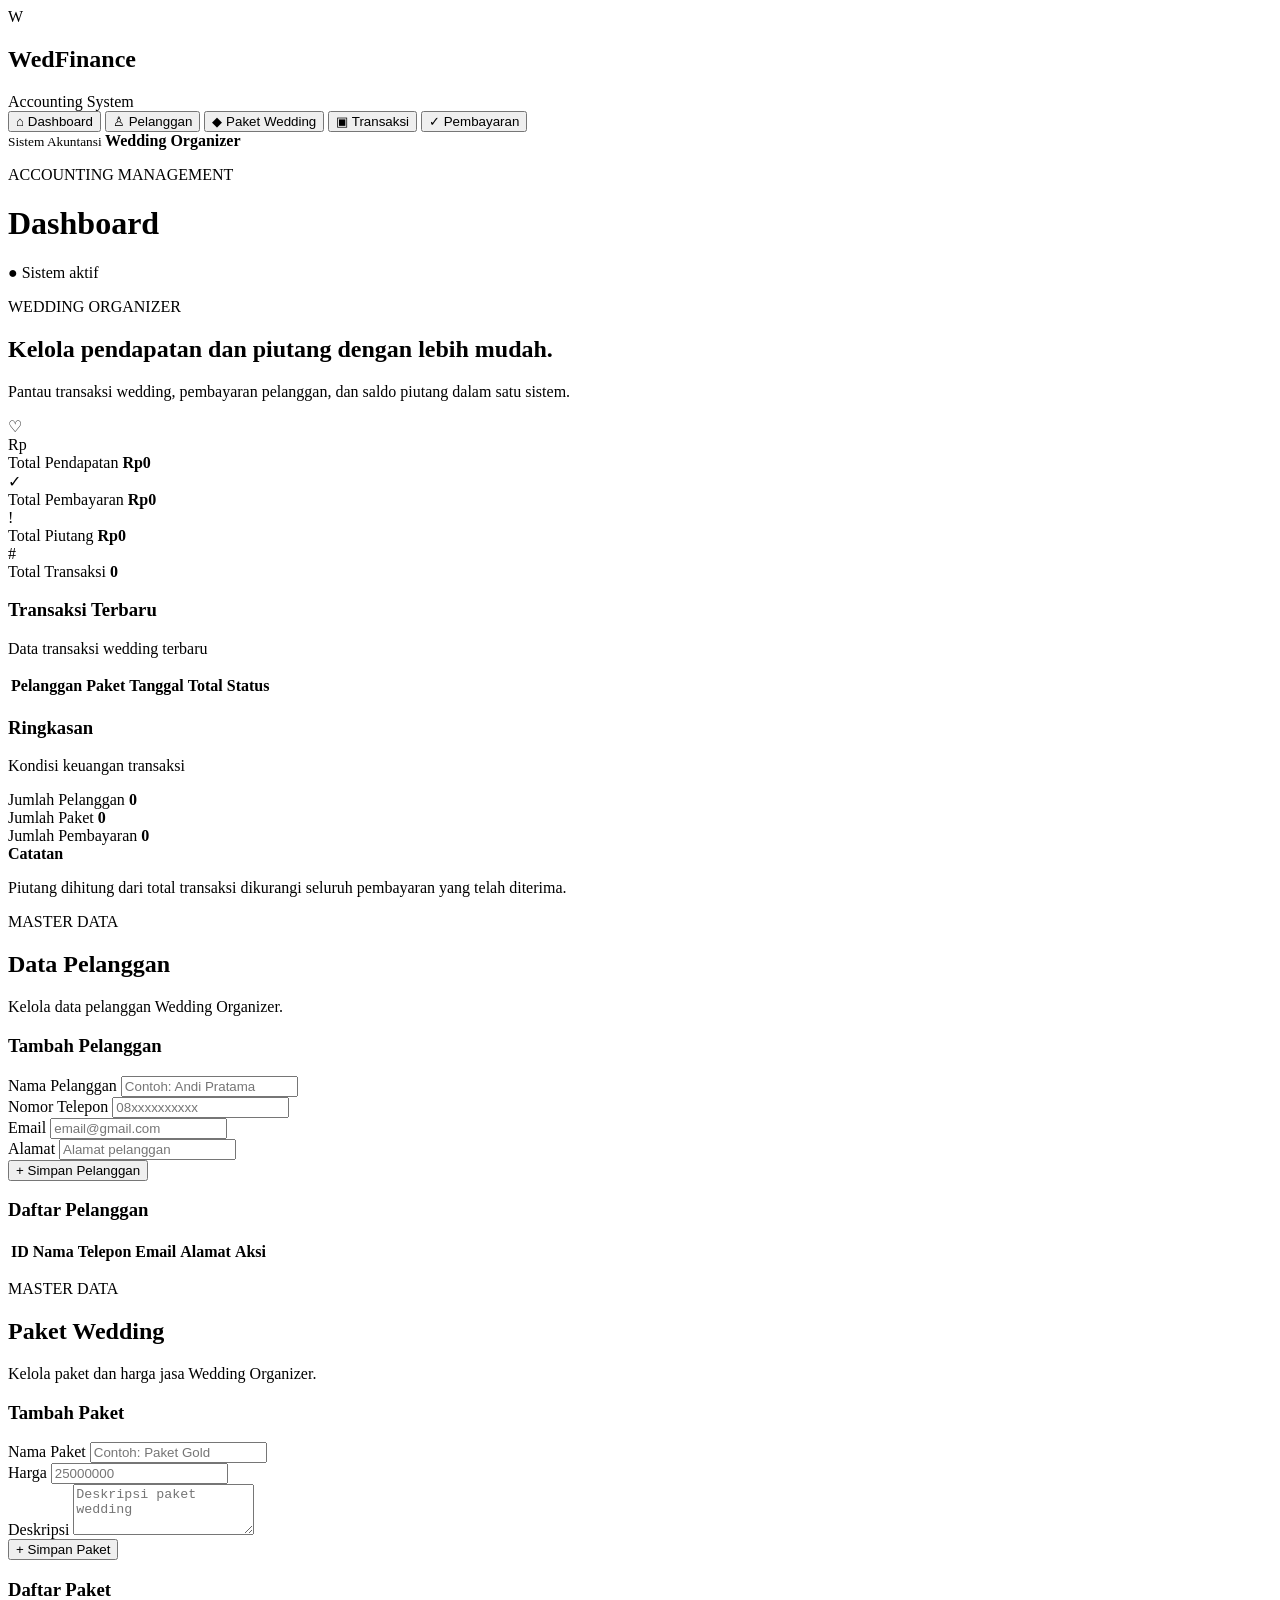
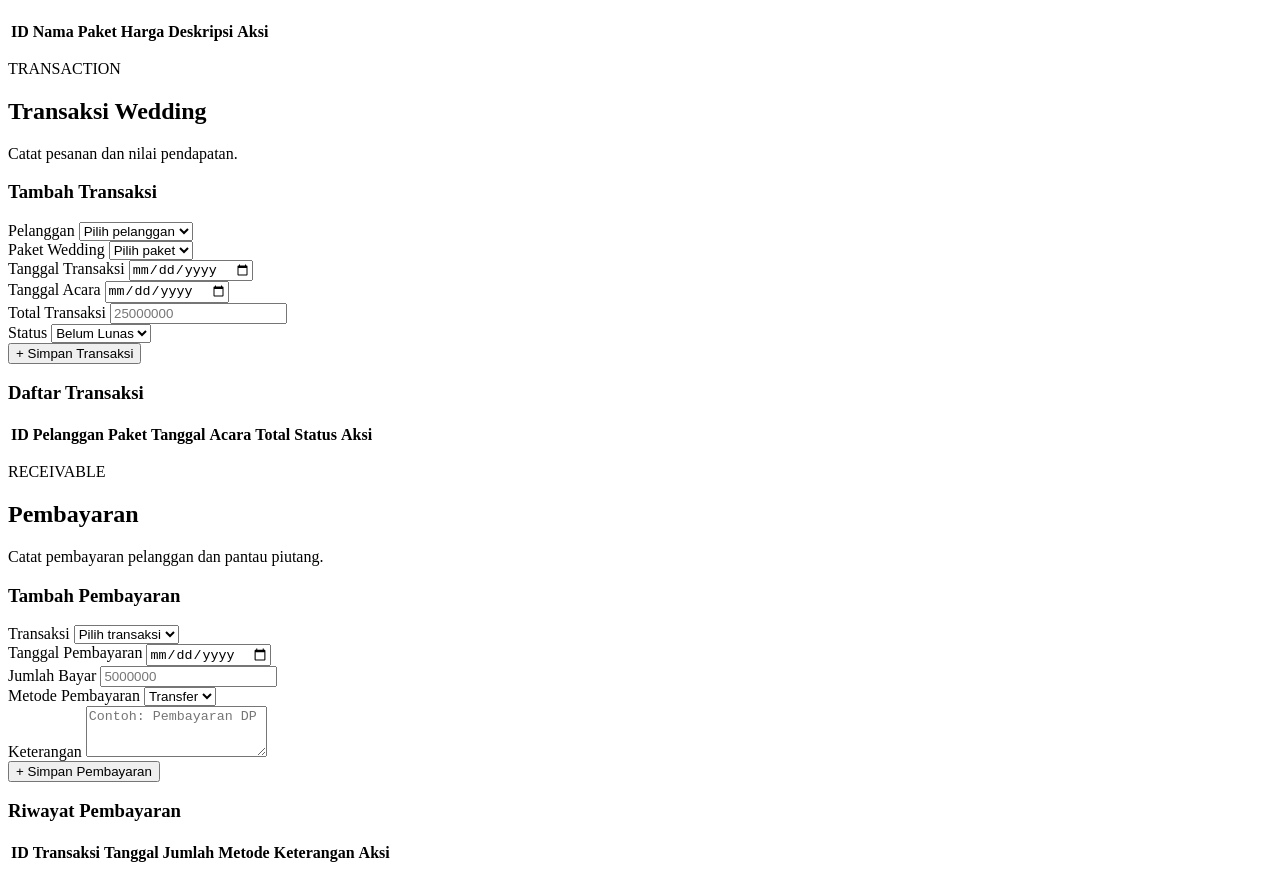
==== index.html @ 83db2b76 "Create index.html" ====
<!DOCTYPE html>
<html lang="id">

<head>

    <meta charset="UTF-8">

    <meta
        name="viewport"
        content="width=device-width, initial-scale=1.0"
    >

    <title>Sistem Akuntansi Wedding Organizer</title>

    <link
        rel="stylesheet"
        href="../CSS/style.css"
    >

</head>

<body>

    <div class="app">

        <!-- SIDEBAR -->

        <aside class="sidebar">

            <div class="brand">

                <div class="brand-icon">
                    W
                </div>

                <div>
                    <h2>WedFinance</h2>
                    <span>Accounting System</span>
                </div>

            </div>


            <nav>

                <button
                    class="nav-item active"
                    onclick="showSection('dashboard', this)"
                >
                    <span>⌂</span>
                    Dashboard
                </button>

                <button
                    class="nav-item"
                    onclick="showSection('pelanggan', this)"
                >
                    <span>♙</span>
                    Pelanggan
                </button>

                <button
                    class="nav-item"
                    onclick="showSection('paket', this)"
                >
                    <span>◆</span>
                    Paket Wedding
                </button>

                <button
                    class="nav-item"
                    onclick="showSection('transaksi', this)"
                >
                    <span>▣</span>
                    Transaksi
                </button>

                <button
                    class="nav-item"
                    onclick="showSection('pembayaran', this)"
                >
                    <span>✓</span>
                    Pembayaran
                </button>

            </nav>


            <div class="sidebar-footer">

                <small>
                    Sistem Akuntansi
                </small>

                <strong>
                    Wedding Organizer
                </strong>

            </div>

        </aside>


        <!-- MAIN -->

        <main class="main">

            <header class="topbar">

                <div>

                    <p class="eyebrow">
                        ACCOUNTING MANAGEMENT
                    </p>

                    <h1 id="pageTitle">
                        Dashboard
                    </h1>

                </div>

                <div class="top-date">

                    <span>●</span>
                    Sistem aktif

                </div>

            </header>


            <!-- DASHBOARD -->

            <section
                id="dashboard"
                class="section active-section"
            >

                <div class="welcome">

                    <div>

                        <p class="eyebrow">
                            WEDDING ORGANIZER
                        </p>

                        <h2>
                            Kelola pendapatan dan piutang
                            dengan lebih mudah.
                        </h2>

                        <p>
                            Pantau transaksi wedding,
                            pembayaran pelanggan,
                            dan saldo piutang dalam satu sistem.
                        </p>

                    </div>

                    <div class="welcome-icon">
                        ♡
                    </div>

                </div>


                <div class="stat-grid">

                    <div class="stat-card">

                        <div class="stat-icon revenue">
                            Rp
                        </div>

                        <div>

                            <span>Total Pendapatan</span>

                            <strong id="totalPendapatan">
                                Rp0
                            </strong>

                        </div>

                    </div>


                    <div class="stat-card">

                        <div class="stat-icon payment">
                            ✓
                        </div>

                        <div>

                            <span>Total Pembayaran</span>

                            <strong id="totalPembayaran">
                                Rp0
                            </strong>

                        </div>

                    </div>


                    <div class="stat-card">

                        <div class="stat-icon receivable">
                            !
                        </div>

                        <div>

                            <span>Total Piutang</span>

                            <strong id="totalPiutang">
                                Rp0
                            </strong>

                        </div>

                    </div>


                    <div class="stat-card">

                        <div class="stat-icon transaction">
                            #
                        </div>

                        <div>

                            <span>Total Transaksi</span>

                            <strong id="totalTransaksi">
                                0
                            </strong>

                        </div>

                    </div>

                </div>


                <div class="dashboard-grid">

                    <div class="panel">

                        <div class="panel-header">

                            <div>

                                <h3>
                                    Transaksi Terbaru
                                </h3>

                                <p>
                                    Data transaksi wedding terbaru
                                </p>

                            </div>

                        </div>

                        <div class="table-wrapper">

                            <table>

                                <thead>

                                    <tr>

                                        <th>
                                            Pelanggan
                                        </th>

                                        <th>
                                            Paket
                                        </th>

                                        <th>
                                            Tanggal
                                        </th>

                                        <th>
                                            Total
                                        </th>

                                        <th>
                                            Status
                                        </th>

                                    </tr>

                                </thead>

                                <tbody id="dashboardTable">

                                </tbody>

                            </table>

                        </div>

                    </div>


                    <div class="panel summary-panel">

                        <div class="panel-header">

                            <div>

                                <h3>
                                    Ringkasan
                                </h3>

                                <p>
                                    Kondisi keuangan transaksi
                                </p>

                            </div>

                        </div>

                        <div class="summary-item">

                            <span>
                                Jumlah Pelanggan
                            </span>

                            <strong id="jumlahPelanggan">
                                0
                            </strong>

                        </div>

                        <div class="summary-item">

                            <span>
                                Jumlah Paket
                            </span>

                            <strong id="jumlahPaket">
                                0
                            </strong>

                        </div>

                        <div class="summary-item">

                            <span>
                                Jumlah Pembayaran
                            </span>

                            <strong id="jumlahPembayaran">
                                0
                            </strong>

                        </div>

                        <div class="summary-note">

                            <strong>
                                Catatan
                            </strong>

                            <p>
                                Piutang dihitung dari total transaksi
                                dikurangi seluruh pembayaran
                                yang telah diterima.
                            </p>

                        </div>

                    </div>

                </div>

            </section>


            <!-- PELANGGAN -->

            <section
                id="pelanggan"
                class="section"
            >

                <div class="section-heading">

                    <div>

                        <p class="eyebrow">
                            MASTER DATA
                        </p>

                        <h2>
                            Data Pelanggan
                        </h2>

                        <p>
                            Kelola data pelanggan Wedding Organizer.
                        </p>

                    </div>

                </div>


                <div class="panel form-panel">

                    <h3>
                        Tambah Pelanggan
                    </h3>

                    <form id="formPelanggan">

                        <div class="form-grid">

                            <div class="form-group">

                                <label>
                                    Nama Pelanggan
                                </label>

                                <input
                                    type="text"
                                    id="namaPelanggan"
                                    required
                                    placeholder="Contoh: Andi Pratama"
                                >

                            </div>

                            <div class="form-group">

                                <label>
                                    Nomor Telepon
                                </label>

                                <input
                                    type="text"
                                    id="teleponPelanggan"
                                    required
                                    placeholder="08xxxxxxxxxx"
                                >

                            </div>

                            <div class="form-group">

                                <label>
                                    Email
                                </label>

                                <input
                                    type="email"
                                    id="emailPelanggan"
                                    placeholder="email@gmail.com"
                                >

                            </div>

                            <div class="form-group">

                                <label>
                                    Alamat
                                </label>

                                <input
                                    type="text"
                                    id="alamatPelanggan"
                                    placeholder="Alamat pelanggan"
                                >

                            </div>

                        </div>

                        <button
                            type="submit"
                            class="btn-primary"
                        >
                            + Simpan Pelanggan
                        </button>

                    </form>

                </div>


                <div class="panel">

                    <div class="panel-header">

                        <div>

                            <h3>
                                Daftar Pelanggan
                            </h3>

                        </div>

                    </div>

                    <div class="table-wrapper">

                        <table>

                            <thead>

                                <tr>

                                    <th>ID</th>
                                    <th>Nama</th>
                                    <th>Telepon</th>
                                    <th>Email</th>
                                    <th>Alamat</th>
                                    <th>Aksi</th>

                                </tr>

                            </thead>

                            <tbody id="pelangganTable">

                            </tbody>

                        </table>

                    </div>

                </div>

            </section>


            <!-- PAKET -->

            <section
                id="paket"
                class="section"
            >

                <div class="section-heading">

                    <div>

                        <p class="eyebrow">
                            MASTER DATA
                        </p>

                        <h2>
                            Paket Wedding
                        </h2>

                        <p>
                            Kelola paket dan harga jasa Wedding Organizer.
                        </p>

                    </div>

                </div>


                <div class="panel form-panel">

                    <h3>
                        Tambah Paket
                    </h3>

                    <form id="formPaket">

                        <div class="form-grid">

                            <div class="form-group">

                                <label>
                                    Nama Paket
                                </label>

                                <input
                                    type="text"
                                    id="namaPaket"
                                    required
                                    placeholder="Contoh: Paket Gold"
                                >

                            </div>

                            <div class="form-group">

                                <label>
                                    Harga
                                </label>

                                <input
                                    type="number"
                                    id="hargaPaket"
                                    required
                                    min="0"
                                    placeholder="25000000"
                                >

                            </div>

                            <div
                                class="form-group full"
                            >

                                <label>
                                    Deskripsi
                                </label>

                                <textarea
                                    id="deskripsiPaket"
                                    rows="3"
                                    placeholder="Deskripsi paket wedding"
                                ></textarea>

                            </div>

                        </div>

                        <button
                            type="submit"
                            class="btn-primary"
                        >
                            + Simpan Paket
                        </button>

                    </form>

                </div>


                <div class="panel">

                    <div class="panel-header">

                        <div>

                            <h3>
                                Daftar Paket
                            </h3>

                        </div>

                    </div>

                    <div class="table-wrapper">

                        <table>

                            <thead>

                                <tr>

                                    <th>ID</th>
                                    <th>Nama Paket</th>
                                    <th>Harga</th>
                                    <th>Deskripsi</th>
                                    <th>Aksi</th>

                                </tr>

                            </thead>

                            <tbody id="paketTable">

                            </tbody>

                        </table>

                    </div>

                </div>

            </section>


            <!-- TRANSAKSI -->

            <section
                id="transaksi"
                class="section"
            >

                <div class="section-heading">

                    <div>

                        <p class="eyebrow">
                            TRANSACTION
                        </p>

                        <h2>
                            Transaksi Wedding
                        </h2>

                        <p>
                            Catat pesanan dan nilai pendapatan.
                        </p>

                    </div>

                </div>


                <div class="panel form-panel">

                    <h3>
                        Tambah Transaksi
                    </h3>

                    <form id="formTransaksi">

                        <div class="form-grid">

                            <div class="form-group">

                                <label>
                                    Pelanggan
                                </label>

                                <select
                                    id="transaksiPelanggan"
                                    required
                                >
                                    <option value="">
                                        Pilih pelanggan
                                    </option>
                                </select>

                            </div>


                            <div class="form-group">

                                <label>
                                    Paket Wedding
                                </label>

                                <select
                                    id="transaksiPaket"
                                    required
                                >
                                    <option value="">
                                        Pilih paket
                                    </option>
                                </select>

                            </div>


                            <div class="form-group">

                                <label>
                                    Tanggal Transaksi
                                </label>

                                <input
                                    type="date"
                                    id="tanggalTransaksi"
                                    required
                                >

                            </div>


                            <div class="form-group">

                                <label>
                                    Tanggal Acara
                                </label>

                                <input
                                    type="date"
                                    id="tanggalAcara"
                                    required
                                >

                            </div>


                            <div class="form-group">

                                <label>
                                    Total Transaksi
                                </label>

                                <input
                                    type="number"
                                    id="totalTransaksiInput"
                                    required
                                    min="0"
                                    placeholder="25000000"
                                >

                            </div>


                            <div class="form-group">

                                <label>
                                    Status
                                </label>

                                <select id="statusTransaksi">

                                    <option value="Belum Lunas">
                                        Belum Lunas
                                    </option>

                                    <option value="DP">
                                        DP
                                    </option>

                                    <option value="Lunas">
                                        Lunas
                                    </option>

                                </select>

                            </div>

                        </div>

                        <button
                            type="submit"
                            class="btn-primary"
                        >
                            + Simpan Transaksi
                        </button>

                    </form>

                </div>


                <div class="panel">

                    <div class="panel-header">

                        <div>

                            <h3>
                                Daftar Transaksi
                            </h3>

                        </div>

                    </div>

                    <div class="table-wrapper">

                        <table>

                            <thead>

                                <tr>

                                    <th>ID</th>
                                    <th>Pelanggan</th>
                                    <th>Paket</th>
                                    <th>Tanggal</th>
                                    <th>Acara</th>
                                    <th>Total</th>
                                    <th>Status</th>
                                    <th>Aksi</th>

                                </tr>

                            </thead>

                            <tbody id="transaksiTable">

                            </tbody>

                        </table>

                    </div>

                </div>

            </section>


            <!-- PEMBAYARAN -->

            <section
                id="pembayaran"
                class="section"
            >

                <div class="section-heading">

                    <div>

                        <p class="eyebrow">
                            RECEIVABLE
                        </p>

                        <h2>
                            Pembayaran
                        </h2>

                        <p>
                            Catat pembayaran pelanggan dan pantau piutang.
                        </p>

                    </div>

                </div>


                <div class="panel form-panel">

                    <h3>
                        Tambah Pembayaran
                    </h3>

                    <form id="formPembayaran">

                        <div class="form-grid">

                            <div class="form-group">

                                <label>
                                    Transaksi
                                </label>

                                <select
                                    id="pembayaranTransaksi"
                                    required
                                >

                                    <option value="">
                                        Pilih transaksi
                                    </option>

                                </select>

                            </div>


                            <div class="form-group">

                                <label>
                                    Tanggal Pembayaran
                                </label>

                                <input
                                    type="date"
                                    id="tanggalPembayaran"
                                    required
                                >

                            </div>


                            <div class="form-group">

                                <label>
                                    Jumlah Bayar
                                </label>

                                <input
                                    type="number"
                                    id="jumlahBayar"
                                    required
                                    min="1"
                                    placeholder="5000000"
                                >

                            </div>


                            <div class="form-group">

                                <label>
                                    Metode Pembayaran
                                </label>

                                <select id="metodePembayaran">

                                    <option value="Transfer">
                                        Transfer
                                    </option>

                                    <option value="Cash">
                                        Cash
                                    </option>

                                    <option value="QRIS">
                                        QRIS
                                    </option>

                                </select>

                            </div>


                            <div
                                class="form-group full"
                            >

                                <label>
                                    Keterangan
                                </label>

                                <textarea
                                    id="keteranganPembayaran"
                                    rows="3"
                                    placeholder="Contoh: Pembayaran DP"
                                ></textarea>

                            </div>

                        </div>

                        <button
                            type="submit"
                            class="btn-primary"
                        >
                            + Simpan Pembayaran
                        </button>

                    </form>

                </div>


                <div class="panel">

                    <div class="panel-header">

                        <div>

                            <h3>
                                Riwayat Pembayaran
                            </h3>

                        </div>

                    </div>

                    <div class="table-wrapper">

                        <table>

                            <thead>

                                <tr>

                                    <th>ID</th>
                                    <th>Transaksi</th>
                                    <th>Tanggal</th>
                                    <th>Jumlah</th>
                                    <th>Metode</th>
                                    <th>Keterangan</th>
                                    <th>Aksi</th>

                                </tr>

                            </thead>

                            <tbody id="pembayaranTable">

                            </tbody>

                        </table>

                    </div>

                </div>

            </section>

        </main>

    </div>


    <div
        id="toast"
        class="toast"
    >
    </div>


    <script src="../JS/script.js"></script>

</body>

</html>
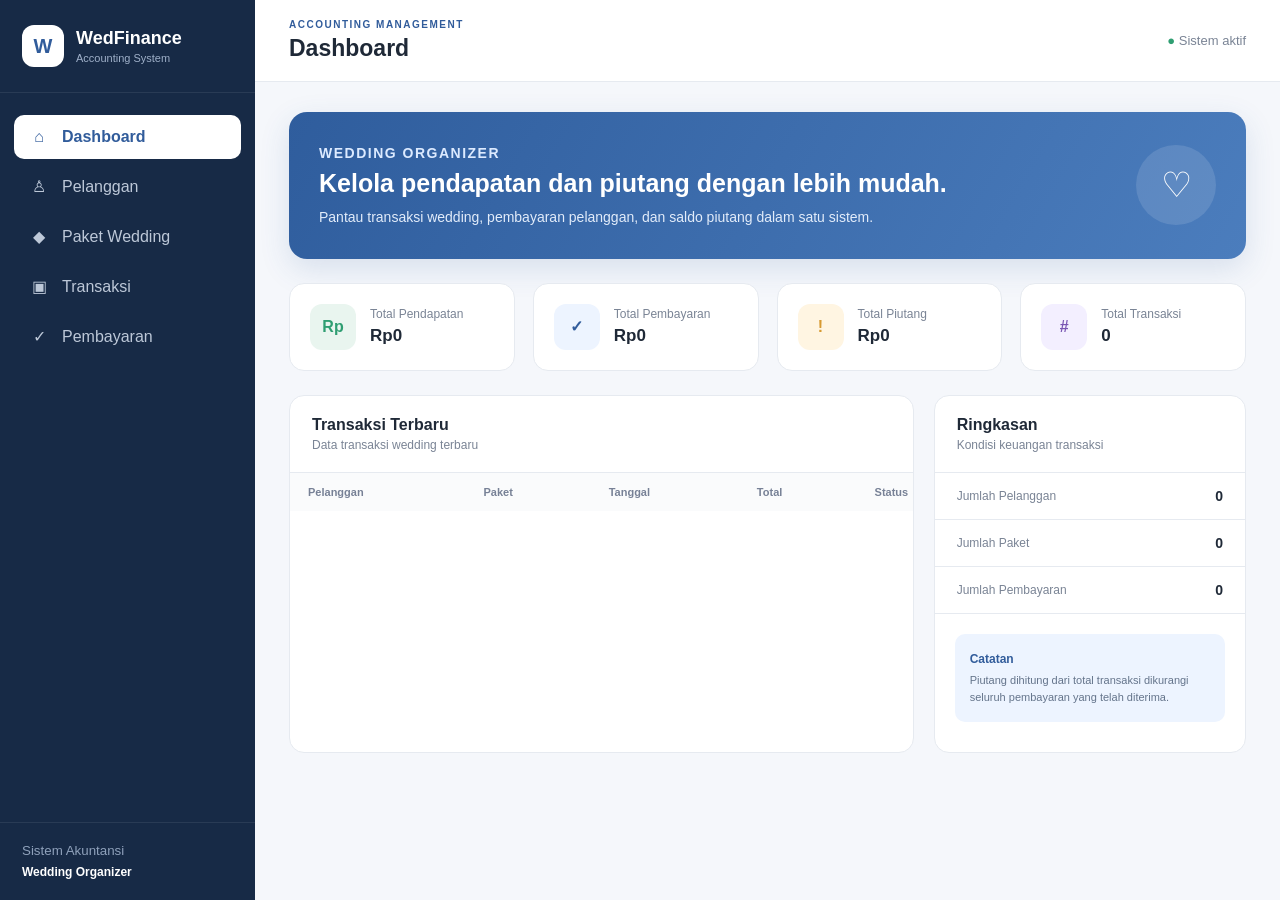
==== commit 0903f0ab: "Update index.html" ====
--- a/index.html
+++ b/index.html
@@ -14,7 +14,7 @@
 
     <link
         rel="stylesheet"
-        href="../CSS/style.css"
+        href="Front-End/CSS/style.css"
     >
 
 </head>
--- a/Front-End/CSS/style.css
+++ b/Front-End/CSS/style.css
@@ -0,0 +1,879 @@
+* {
+    margin: 0;
+    padding: 0;
+    box-sizing: border-box;
+}
+
+:root {
+    --primary: #315c9b;
+    --primary-dark: #244777;
+    --primary-light: #edf4ff;
+
+    --bg: #f5f7fb;
+    --white: #ffffff;
+
+    --text: #1f2937;
+    --muted: #7a8495;
+
+    --border: #e6eaf0;
+
+    --success: #2f9e72;
+    --warning: #d79a32;
+    --danger: #d45c67;
+
+    --sidebar: #172a46;
+}
+
+body {
+    font-family:
+        "Segoe UI",
+        Arial,
+        sans-serif;
+
+    background: var(--bg);
+    color: var(--text);
+}
+
+button,
+input,
+select,
+textarea {
+    font: inherit;
+}
+
+button {
+    cursor: pointer;
+}
+
+.app {
+    display: flex;
+    min-height: 100vh;
+}
+
+
+/* =====================================================
+   SIDEBAR
+===================================================== */
+
+.sidebar {
+    width: 255px;
+    background: var(--sidebar);
+    color: white;
+
+    display: flex;
+    flex-direction: column;
+
+    position: fixed;
+    left: 0;
+    top: 0;
+    bottom: 0;
+}
+
+.brand {
+    display: flex;
+    align-items: center;
+
+    gap: 12px;
+
+    padding: 25px 22px;
+
+    border-bottom:
+        1px solid
+        rgba(255, 255, 255, 0.08);
+}
+
+.brand-icon {
+    width: 42px;
+    height: 42px;
+
+    display: flex;
+    align-items: center;
+    justify-content: center;
+
+    border-radius: 12px;
+
+    background: #ffffff;
+    color: var(--primary);
+
+    font-weight: 800;
+    font-size: 20px;
+}
+
+.brand h2 {
+    font-size: 18px;
+}
+
+.brand span {
+    display: block;
+
+    margin-top: 3px;
+
+    color: #9fb0c9;
+
+    font-size: 11px;
+}
+
+.sidebar nav {
+    padding: 22px 14px;
+}
+
+.nav-item {
+    width: 100%;
+
+    display: flex;
+    align-items: center;
+
+    gap: 13px;
+
+    border: none;
+    background: transparent;
+
+    color: #bdc8d8;
+
+    padding: 13px 15px;
+
+    border-radius: 10px;
+
+    margin-bottom: 5px;
+
+    text-align: left;
+
+    transition: 0.2s;
+}
+
+.nav-item span {
+    width: 20px;
+    text-align: center;
+}
+
+.nav-item:hover {
+    background:
+        rgba(255, 255, 255, 0.08);
+
+    color: white;
+}
+
+.nav-item.active {
+    background: white;
+    color: var(--primary);
+
+    font-weight: 700;
+}
+
+.sidebar-footer {
+    margin-top: auto;
+
+    padding: 20px 22px;
+
+    border-top:
+        1px solid
+        rgba(255, 255, 255, 0.08);
+}
+
+.sidebar-footer small {
+    display: block;
+
+    color: #8fa1bb;
+
+    margin-bottom: 4px;
+}
+
+.sidebar-footer strong {
+    font-size: 12px;
+}
+
+
+/* =====================================================
+   MAIN
+===================================================== */
+
+.main {
+    margin-left: 255px;
+
+    width: calc(100% - 255px);
+
+    min-height: 100vh;
+}
+
+.topbar {
+    height: 82px;
+
+    background: white;
+
+    border-bottom:
+        1px solid
+        var(--border);
+
+    display: flex;
+    align-items: center;
+    justify-content: space-between;
+
+    padding: 0 34px;
+}
+
+.eyebrow {
+    font-size: 10px;
+
+    letter-spacing: 1.5px;
+
+    color: var(--primary);
+
+    font-weight: 800;
+
+    margin-bottom: 5px;
+}
+
+.topbar h1 {
+    font-size: 23px;
+}
+
+.top-date {
+    color: var(--muted);
+
+    font-size: 13px;
+}
+
+.top-date span {
+    color: var(--success);
+}
+
+
+/* =====================================================
+   SECTION
+===================================================== */
+
+.section {
+    display: none;
+
+    padding: 30px 34px;
+}
+
+.active-section {
+    display: block;
+}
+
+
+/* =====================================================
+   WELCOME
+===================================================== */
+
+.welcome {
+    background:
+        linear-gradient(
+            120deg,
+            #2f5d9d,
+            #4b7dbd
+        );
+
+    border-radius: 18px;
+
+    padding: 30px;
+
+    color: white;
+
+    display: flex;
+    align-items: center;
+    justify-content: space-between;
+
+    margin-bottom: 24px;
+
+    box-shadow:
+        0 10px 30px
+        rgba(49, 92, 155, 0.15);
+}
+
+.welcome .eyebrow {
+    color: #dceaff;
+}
+
+.welcome h2 {
+    font-size: 25px;
+
+    max-width: 650px;
+
+    margin-bottom: 8px;
+}
+
+.welcome p {
+    color: #e2ecfa;
+
+    font-size: 14px;
+
+    max-width: 650px;
+
+    line-height: 1.6;
+}
+
+.welcome-icon {
+    width: 80px;
+    height: 80px;
+
+    display: flex;
+    align-items: center;
+    justify-content: center;
+
+    border-radius: 50%;
+
+    background:
+        rgba(255,255,255,0.12);
+
+    font-size: 35px;
+}
+
+
+/* =====================================================
+   STAT CARD
+===================================================== */
+
+.stat-grid {
+    display: grid;
+
+    grid-template-columns:
+        repeat(4, 1fr);
+
+    gap: 18px;
+
+    margin-bottom: 24px;
+}
+
+.stat-card {
+    background: white;
+
+    border: 1px solid var(--border);
+
+    border-radius: 15px;
+
+    padding: 20px;
+
+    display: flex;
+    align-items: center;
+
+    gap: 14px;
+}
+
+.stat-icon {
+    width: 46px;
+    height: 46px;
+
+    display: flex;
+    align-items: center;
+    justify-content: center;
+
+    border-radius: 12px;
+
+    font-weight: 800;
+}
+
+.revenue {
+    background: #e9f5ef;
+    color: var(--success);
+}
+
+.payment {
+    background: #edf4ff;
+    color: var(--primary);
+}
+
+.receivable {
+    background: #fff5e2;
+    color: var(--warning);
+}
+
+.transaction {
+    background: #f3efff;
+    color: #7956b3;
+}
+
+.stat-card span {
+    display: block;
+
+    color: var(--muted);
+
+    font-size: 12px;
+
+    margin-bottom: 5px;
+}
+
+.stat-card strong {
+    font-size: 17px;
+}
+
+
+/* =====================================================
+   DASHBOARD GRID
+===================================================== */
+
+.dashboard-grid {
+    display: grid;
+
+    grid-template-columns:
+        2fr 1fr;
+
+    gap: 20px;
+}
+
+.panel {
+    background: white;
+
+    border: 1px solid var(--border);
+
+    border-radius: 15px;
+
+    margin-bottom: 20px;
+
+    overflow: hidden;
+}
+
+.panel-header {
+    padding: 20px 22px;
+
+    display: flex;
+    align-items: center;
+    justify-content: space-between;
+
+    border-bottom:
+        1px solid
+        var(--border);
+}
+
+.panel-header h3 {
+    font-size: 16px;
+}
+
+.panel-header p {
+    color: var(--muted);
+
+    font-size: 12px;
+
+    margin-top: 4px;
+}
+
+
+/* =====================================================
+   TABLE
+===================================================== */
+
+.table-wrapper {
+    width: 100%;
+
+    overflow-x: auto;
+}
+
+table {
+    width: 100%;
+
+    border-collapse: collapse;
+
+    min-width: 700px;
+}
+
+th {
+    background: #fafbfc;
+
+    color: #778196;
+
+    font-size: 11px;
+
+    text-align: left;
+
+    padding: 13px 18px;
+
+    white-space: nowrap;
+}
+
+td {
+    padding: 14px 18px;
+
+    border-top:
+        1px solid
+        #edf0f4;
+
+    font-size: 12px;
+
+    vertical-align: middle;
+}
+
+tbody tr:hover {
+    background: #fbfcfe;
+}
+
+
+/* =====================================================
+   BADGE
+===================================================== */
+
+.badge {
+    display: inline-flex;
+
+    padding: 5px 9px;
+
+    border-radius: 20px;
+
+    font-size: 10px;
+
+    font-weight: 700;
+}
+
+.badge-lunas {
+    background: #e8f5ef;
+    color: #2f8b65;
+}
+
+.badge-dp {
+    background: #fff3dd;
+    color: #b77c1d;
+}
+
+.badge-belum {
+    background: #ffecef;
+    color: #c55361;
+}
+
+
+/* =====================================================
+   FORM
+===================================================== */
+
+.form-panel {
+    padding: 22px;
+}
+
+.form-panel h3 {
+    margin-bottom: 20px;
+}
+
+.form-grid {
+    display: grid;
+
+    grid-template-columns:
+        repeat(2, 1fr);
+
+    gap: 16px;
+
+    margin-bottom: 20px;
+}
+
+.form-group {
+    display: flex;
+    flex-direction: column;
+
+    gap: 7px;
+}
+
+.form-group.full {
+    grid-column: 1 / -1;
+}
+
+.form-group label {
+    font-size: 12px;
+
+    color: #596579;
+
+    font-weight: 700;
+}
+
+.form-group input,
+.form-group select,
+.form-group textarea {
+    width: 100%;
+
+    border:
+        1px solid
+        #dfe4eb;
+
+    border-radius: 9px;
+
+    padding: 11px 12px;
+
+    outline: none;
+
+    color: var(--text);
+
+    background: white;
+
+    transition: 0.2s;
+}
+
+.form-group input:focus,
+.form-group select:focus,
+.form-group textarea:focus {
+    border-color: var(--primary);
+
+    box-shadow:
+        0 0 0 3px
+        rgba(49, 92, 155, 0.08);
+}
+
+.form-group textarea {
+    resize: vertical;
+}
+
+
+/* =====================================================
+   BUTTON
+===================================================== */
+
+.btn-primary {
+    border: none;
+
+    background: var(--primary);
+
+    color: white;
+
+    padding: 11px 17px;
+
+    border-radius: 9px;
+
+    font-size: 12px;
+
+    font-weight: 700;
+
+    transition: 0.2s;
+}
+
+.btn-primary:hover {
+    background: var(--primary-dark);
+
+    transform: translateY(-1px);
+}
+
+.btn-delete {
+    border: none;
+
+    background: #fff0f1;
+
+    color: var(--danger);
+
+    padding: 6px 10px;
+
+    border-radius: 7px;
+
+    font-size: 10px;
+
+    font-weight: 700;
+}
+
+.btn-delete:hover {
+    background: #ffe1e4;
+}
+
+
+/* =====================================================
+   SECTION HEADING
+===================================================== */
+
+.section-heading {
+    margin-bottom: 22px;
+}
+
+.section-heading h2 {
+    font-size: 24px;
+
+    margin-bottom: 5px;
+}
+
+.section-heading p:not(.eyebrow) {
+    color: var(--muted);
+
+    font-size: 13px;
+}
+
+
+/* =====================================================
+   SUMMARY
+===================================================== */
+
+.summary-panel {
+    padding-bottom: 10px;
+}
+
+.summary-item {
+    display: flex;
+    align-items: center;
+    justify-content: space-between;
+
+    padding: 15px 22px;
+
+    border-bottom:
+        1px solid
+        var(--border);
+}
+
+.summary-item span {
+    color: var(--muted);
+
+    font-size: 12px;
+}
+
+.summary-item strong {
+    font-size: 14px;
+}
+
+.summary-note {
+    margin: 20px;
+
+    padding: 15px;
+
+    border-radius: 10px;
+
+    background: var(--primary-light);
+}
+
+.summary-note strong {
+    color: var(--primary);
+
+    font-size: 12px;
+}
+
+.summary-note p {
+    color: #64748b;
+
+    font-size: 11px;
+
+    line-height: 1.6;
+
+    margin-top: 5px;
+}
+
+
+/* =====================================================
+   TOAST
+===================================================== */
+
+.toast {
+    position: fixed;
+
+    right: 25px;
+    bottom: 25px;
+
+    background: #1f2937;
+
+    color: white;
+
+    padding: 13px 18px;
+
+    border-radius: 9px;
+
+    font-size: 12px;
+
+    opacity: 0;
+
+    pointer-events: none;
+
+    transform: translateY(15px);
+
+    transition: 0.25s;
+
+    z-index: 999;
+}
+
+.toast.show {
+    opacity: 1;
+
+    transform: translateY(0);
+}
+
+
+/* =====================================================
+   RESPONSIVE
+===================================================== */
+
+@media (max-width: 1100px) {
+
+    .stat-grid {
+        grid-template-columns:
+            repeat(2, 1fr);
+    }
+
+    .dashboard-grid {
+        grid-template-columns: 1fr;
+    }
+}
+
+
+@media (max-width: 800px) {
+
+    .sidebar {
+        width: 210px;
+    }
+
+    .main {
+        margin-left: 210px;
+
+        width: calc(100% - 210px);
+    }
+
+    .topbar,
+    .section {
+        padding-left: 20px;
+        padding-right: 20px;
+    }
+
+    .form-grid {
+        grid-template-columns: 1fr;
+    }
+
+    .form-group.full {
+        grid-column: auto;
+    }
+}
+
+
+@media (max-width: 600px) {
+
+    .sidebar {
+        position: relative;
+
+        width: 100%;
+
+        min-height: auto;
+    }
+
+    .app {
+        flex-direction: column;
+    }
+
+    .main {
+        margin-left: 0;
+
+        width: 100%;
+    }
+
+    .sidebar nav {
+        display: grid;
+
+        grid-template-columns:
+            repeat(2, 1fr);
+    }
+
+    .sidebar-footer {
+        display: none;
+    }
+
+    .topbar {
+        height: auto;
+
+        padding-top: 20px;
+        padding-bottom: 20px;
+    }
+
+    .top-date {
+        display: none;
+    }
+
+    .stat-grid {
+        grid-template-columns: 1fr;
+    }
+
+    .welcome {
+        padding: 22px;
+    }
+
+    .welcome h2 {
+        font-size: 20px;
+    }
+
+    .welcome-icon {
+        display: none;
+    }
+}
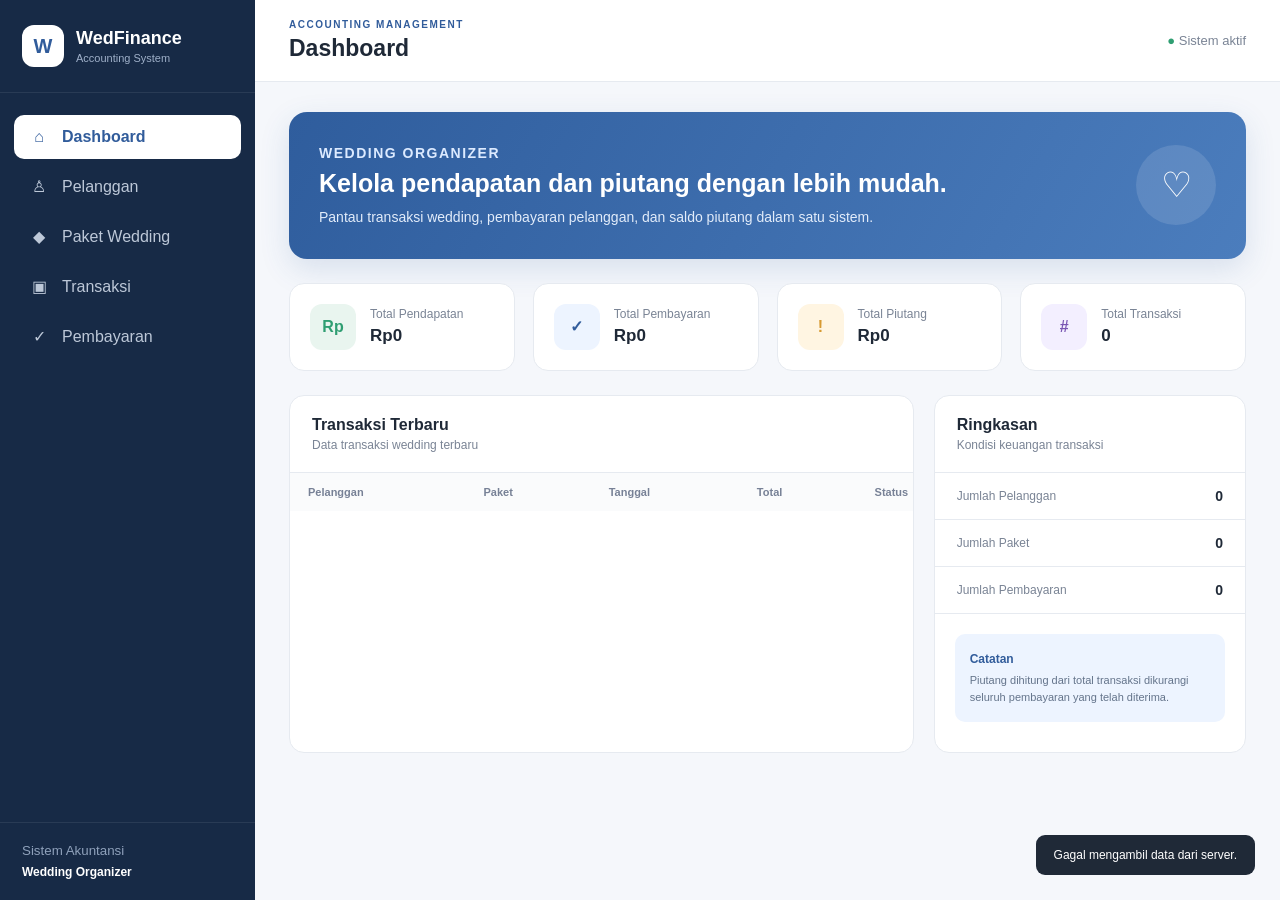
==== commit 51acf022: "Update index.html" ====
--- a/index.html
+++ b/index.html
@@ -1092,7 +1092,7 @@
     </div>
 
 
-    <script src="../JS/script.js"></script>
+    <script src="Front-End/JS/script.js"></script>
 
 </body>
 
